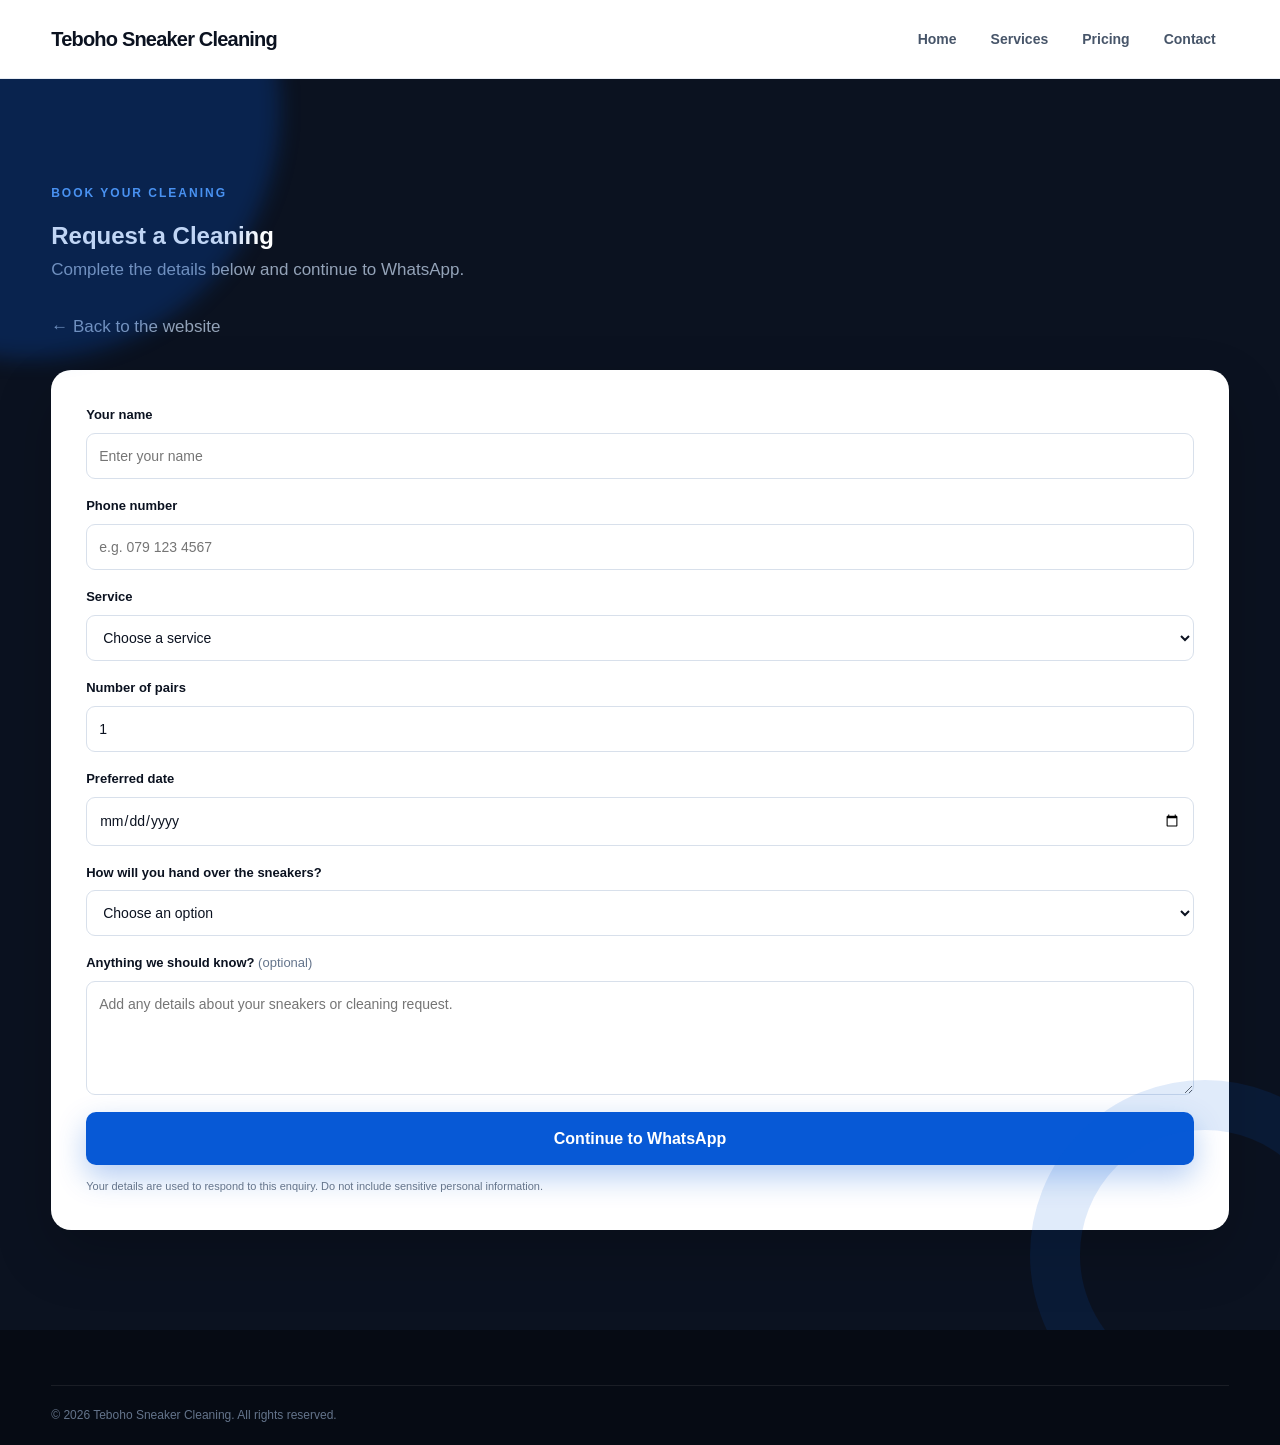
==== request-cleaning.html @ f1cb77ed "Add standalone sneaker cleaning request page" ====
<!DOCTYPE html>
<html lang="en">
<head>
    <meta charset="UTF-8">
    <meta name="viewport" content="width=device-width, initial-scale=1.0">
    <meta name="description" content="Request a sneaker cleaning from Teboho Sneaker Cleaning in Marshalltown, Johannesburg.">
    <title>Request a Cleaning | Teboho Sneaker Cleaning</title>
    <link rel="stylesheet" href="style.css">
</head>
<body class="request-page">
    <header class="header">
        <div class="container nav-container">
            <a href="index.html" class="logo">Teboho Sneaker Cleaning</a>
            <nav class="nav" aria-label="Main navigation">
                <a href="index.html">Home</a>
                <a href="index.html#services">Services</a>
                <a href="index.html#pricing">Pricing</a>
                <a href="contact.html">Contact</a>
            </nav>
        </div>
    </header>

    <main>
        <section class="booking-section request-section">
            <div class="container request-container">
                <div class="request-heading">
                    <p class="section-label">BOOK YOUR CLEANING</p>
                    <h1>Request a Cleaning</h1>
                    <p>Complete the details below and continue to WhatsApp.</p>
                    <p class="request-back"><a href="index.html">← Back to the website</a></p>
                </div>

                <form id="booking-form" class="booking-form">
                    <div class="form-field">
                        <label for="customer-name">Your name</label>
                        <input id="customer-name" name="name" type="text" autocomplete="name" required maxlength="80" placeholder="Enter your name">
                    </div>

                    <div class="form-field">
                        <label for="customer-phone">Phone number</label>
                        <input id="customer-phone" name="phone" type="tel" autocomplete="tel" required maxlength="25" placeholder="e.g. 079 123 4567">
                    </div>

                    <div class="form-field">
                        <label for="service-type">Service</label>
                        <select id="service-type" name="service" required>
                            <option value="">Choose a service</option>
                            <option value="Standard sneaker cleaning">Standard sneaker cleaning</option>
                            <option value="Deep cleaning">Deep cleaning</option>
                            <option value="Collection and delivery enquiry">Collection and delivery enquiry</option>
                        </select>
                    </div>

                    <div class="form-field">
                        <label for="pair-count">Number of pairs</label>
                        <input id="pair-count" name="pairs" type="number" min="1" max="20" step="1" required value="1">
                    </div>

                    <div class="form-field">
                        <label for="preferred-date">Preferred date</label>
                        <input id="preferred-date" name="date" type="date">
                    </div>

                    <div class="form-field">
                        <label for="handover">How will you hand over the sneakers?</label>
                        <select id="handover" name="handover" required>
                            <option value="">Choose an option</option>
                            <option value="I can drop them off">I can drop them off</option>
                            <option value="Please discuss collection with me">Please discuss collection with me</option>
                        </select>
                    </div>

                    <div class="form-field">
                        <label for="booking-notes">Anything we should know? <span>(optional)</span></label>
                        <textarea id="booking-notes" name="notes" rows="4" maxlength="500" placeholder="Add any details about your sneakers or cleaning request."></textarea>
                    </div>

                    <button class="button whatsapp-button booking-submit" type="submit">Continue to WhatsApp</button>
                    <p class="form-privacy">Your details are used to respond to this enquiry. Do not include sensitive personal information.</p>
                </form>
            </div>
        </section>
    </main>

    <footer class="footer request-footer">
        <div class="container copyright">
            <p>© 2026 Teboho Sneaker Cleaning. All rights reserved.</p>
        </div>
    </footer>

    <script>
        const bookingForm = document.getElementById("booking-form");
        const preferredDate = document.getElementById("preferred-date");

        // Prevent selecting a date in the past.
        const today = new Date();
        const localToday = new Date(today.getTime() - today.getTimezoneOffset() * 60000)
            .toISOString()
            .split("T")[0];
        preferredDate.min = localToday;

        bookingForm.addEventListener("submit", function (event) {
            event.preventDefault();
            if (!bookingForm.reportValidity()) return;

            const formData = new FormData(bookingForm);
            const details = [
                "Hi Teboho Sneaker Cleaning, I would like to request a sneaker cleaning.",
                "",
                "Name: " + formData.get("name"),
                "Phone: " + formData.get("phone"),
                "Service: " + formData.get("service"),
                "Number of pairs: " + formData.get("pairs"),
                "Preferred date: " + (formData.get("date") || "Not specified"),
                "Handover: " + formData.get("handover"),
                "Additional details: " + (formData.get("notes") || "None"),
                "",
                "Please confirm the price and availability. Thank you."
            ];

            const whatsappUrl = "https://wa.me/27797480666?text=" +
                encodeURIComponent(details.join(String.fromCharCode(10)));
            window.location.href = whatsappUrl;
        });
    </script>
</body>
</html>
---- style.css ----
/* =========================================================
   TEBOHO TEKKIE WASH
   MODERN SNEAKER / STREETWEAR DESIGN
   WHITE + BLUE
   ========================================================= */


/* =========================================================
   1. RESET
   ========================================================= */

* {
    margin: 0;
    padding: 0;
    box-sizing: border-box;
}

html {
    scroll-behavior: smooth;
}

body {
    font-family: Arial, Helvetica, sans-serif;
    background: #ffffff;
    color: #111827;
    line-height: 1.6;
    overflow-x: hidden;
}

a {
    text-decoration: none;
    color: inherit;
}

img {
    width: 100%;
    display: block;
}

button,
a {
    -webkit-tap-highlight-color: transparent;
}


/* =========================================================
   2. COLOURS
   ========================================================= */

:root {
    --blue: #0759d6;
    --blue-dark: #043b91;
    --blue-light: #eaf3ff;
    --blue-soft: #f4f8ff;

    --dark: #0b1220;
    --text: #172033;
    --muted: #64748b;

    --white: #ffffff;
    --light: #f7f9fc;
    --border: #e5eaf2;

    --shadow: 0 15px 40px rgba(7, 89, 214, 0.10);
    --shadow-dark: 0 20px 50px rgba(15, 23, 42, 0.15);
}


/* =========================================================
   3. GLOBAL CONTAINER
   ========================================================= */

.container {
    width: min(92%, 1180px);
    margin: 0 auto;
}

.section {
    padding: 100px 0;
}

.section-heading {
    max-width: 680px;
    margin-bottom: 55px;
}

.section-label {
    display: inline-block;
    color: var(--blue);
    font-size: 12px;
    font-weight: 800;
    letter-spacing: 2px;
    text-transform: uppercase;
    margin-bottom: 14px;
}

.section-heading h2 {
    color: var(--dark);
    font-size: clamp(34px, 5vw, 52px);
    line-height: 1.05;
    letter-spacing: -2px;
    margin-bottom: 18px;
}

.section-heading p:not(.section-label) {
    color: var(--muted);
    font-size: 17px;
    max-width: 600px;
}


/* =========================================================
   4. HEADER
   ========================================================= */

.header {
    position: sticky;
    top: 0;
    z-index: 9999;

    background: rgba(255, 255, 255, 0.92);
    backdrop-filter: blur(15px);
    -webkit-backdrop-filter: blur(15px);

    border-bottom: 1px solid rgba(226, 232, 240, 0.8);
}

.nav-container {
    min-height: 78px;

    display: flex;
    align-items: center;
    justify-content: space-between;

    gap: 30px;
}


/* LOGO */

.logo {
    display: flex;
    flex-direction: column;

    font-size: 20px;
    line-height: 1;

    font-weight: 900;
    letter-spacing: -0.8px;

    color: var(--dark);
}

.logo span {
    color: var(--blue);
    font-size: 11px;
    letter-spacing: 2px;
    margin-top: 5px;
}


/* NAV */

.nav {
    display: flex;
    align-items: center;
    gap: 8px;
}

.nav a {
    position: relative;

    padding: 10px 13px;

    color: #475569;

    font-size: 14px;
    font-weight: 700;

    border-radius: 8px;

    transition: all 0.25s ease;
}

.nav a:hover {
    color: var(--blue);
    background: var(--blue-soft);
}

.nav-button {
    background: var(--blue) !important;
    color: #ffffff !important;

    padding: 12px 20px !important;

    border-radius: 10px !important;

    box-shadow: 0 8px 20px rgba(7, 89, 214, 0.25);
}

.nav-button:hover {
    background: var(--blue-dark) !important;
    transform: translateY(-2px);
}


/* =========================================================
   5. BUTTONS
   ========================================================= */

.button {
    display: inline-flex;
    align-items: center;
    justify-content: center;

    min-height: 50px;

    padding: 14px 25px;

    border-radius: 10px;

    font-size: 14px;
    font-weight: 800;

    transition:
        transform 0.25s ease,
        box-shadow 0.25s ease,
        background 0.25s ease;
}

.button:hover {
    transform: translateY(-3px);
}

.primary-button {
    color: #ffffff;

    background: linear-gradient(
        135deg,
        #0759d6,
        #1677ff
    );

    box-shadow:
        0 12px 25px rgba(7, 89, 214, 0.25);
}

.primary-button:hover {
    box-shadow:
        0 16px 30px rgba(7, 89, 214, 0.35);
}

.secondary-button {
    color: var(--blue);

    background: #ffffff;

    border: 1px solid #cfe0fa;
}

.secondary-button:hover {
    background: var(--blue-soft);
}


/* =========================================================
   6. HERO
   ========================================================= */

.hero {
    position: relative;

    min-height: 680px;

    display: flex;
    align-items: center;

    overflow: hidden;

    background:
        radial-gradient(
            circle at 85% 20%,
            rgba(7, 89, 214, 0.16),
            transparent 30%
        ),

        radial-gradient(
            circle at 10% 90%,
            rgba(37, 99, 235, 0.08),
            transparent 30%
        ),

        #ffffff;
}


/* Decorative blue shape */

.hero::after {
    content: "";

    position: absolute;

    width: 520px;
    height: 520px;

    right: -180px;
    top: 80px;

    border-radius: 50%;

    background: linear-gradient(
        135deg,
        rgba(7, 89, 214, 0.10),
        rgba(37, 99, 235, 0.02)
    );

    pointer-events: none;
}


/* Decorative dots */

.hero::before {
    content: "";

    position: absolute;

    width: 180px;
    height: 180px;

    right: 8%;
    bottom: 50px;

    background-image: radial-gradient(
        #0759d6 1.5px,
        transparent 1.5px
    );

    background-size: 14px 14px;

    opacity: 0.18;

    pointer-events: none;
}


.hero-content {
    position: relative;
    z-index: 2;

    max-width: 850px;
}


/* Hero label */

.hero-label {
    display: inline-flex;
    align-items: center;
    gap: 8px;

    color: var(--blue);

    background: var(--blue-light);

    border: 1px solid #d6e7ff;

    padding: 8px 13px;

    border-radius: 100px;

    font-size: 11px;
    font-weight: 900;
    letter-spacing: 1.5px;

    margin-bottom: 22px;
}

.hero-label::before {
    content: "";

    width: 7px;
    height: 7px;

    border-radius: 50%;

    background: #22c55e;

    box-shadow: 0 0 0 4px rgba(34, 197, 94, 0.12);
}


/* Hero heading */

.hero h1 {
    max-width: 850px;

    color: var(--dark);

    font-size: clamp(52px, 8vw, 88px);

    line-height: 0.98;

    letter-spacing: -5px;

    margin-bottom: 28px;

    font-weight: 900;
}

.hero h1 span {
    color: var(--blue);
}


/* Hero text */

.hero-text {
    max-width: 570px;

    color: #64748b;

    font-size: 19px;

    margin-bottom: 7px;
}

.price-text {
    color: var(--dark);

    font-size: 18px;

    margin-bottom: 30px;
}

.price-text strong {
    color: var(--blue);

    font-size: 28px;

    font-weight: 900;
}


/* Hero buttons */

.hero-buttons {
    display: flex;
    align-items: center;
    gap: 12px;

    flex-wrap: wrap;
}


/* =========================================================
   7. WHY US
   ========================================================= */

.why-us {
    position: relative;

    padding: 80px 0;

    background: var(--dark);

    color: #ffffff;

    overflow: hidden;
}

.why-us::after {
    content: "";

    position: absolute;

    width: 400px;
    height: 400px;

    right: -150px;
    top: -150px;

    border-radius: 50%;

    background: rgba(7, 89, 214, 0.35);

    filter: blur(20px);
}

.why-us .section-heading {
    position: relative;
    z-index: 2;
}

.why-us .section-heading h2 {
    color: #ffffff;
}

.why-us .section-label {
    color: #60a5fa;
}

.benefits {
    position: relative;
    z-index: 2;

    display: grid;
    grid-template-columns: repeat(3, 1fr);

    gap: 18px;
}

.benefit {
    padding: 32px;

    border: 1px solid rgba(255, 255, 255, 0.10);

    border-radius: 18px;

    background: rgba(255, 255, 255, 0.05);

    backdrop-filter: blur(10px);

    transition: 0.3s ease;
}

.benefit:hover {
    transform: translateY(-6px);

    background: rgba(255, 255, 255, 0.08);

    border-color: rgba(96, 165, 250, 0.5);
}

.benefit-number {
    color: #60a5fa;

    font-size: 12px;

    font-weight: 900;

    margin-bottom: 25px;
}

.benefit h3 {
    color: #ffffff;

    font-size: 21px;

    margin-bottom: 10px;
}

.benefit p {
    color: #94a3b8;

    font-size: 14px;
}


/* =========================================================
   8. SERVICES
   ========================================================= */

#services {
    background: #ffffff;
}

.services-grid {
    display: grid;

    grid-template-columns: repeat(3, 1fr);

    gap: 20px;
}

.service-card {
    position: relative;

    padding: 35px;

    min-height: 300px;

    background: #ffffff;

    border: 1px solid var(--border);

    border-radius: 20px;

    box-shadow: 0 5px 20px rgba(15, 23, 42, 0.04);

    overflow: hidden;

    transition:
        transform 0.3s ease,
        box-shadow 0.3s ease,
        border-color 0.3s ease;
}

.service-card::after {
    content: "";

    position: absolute;

    width: 120px;
    height: 120px;

    right: -50px;
    bottom: -50px;

    border-radius: 50%;

    background: var(--blue-light);

    transition: 0.3s ease;
}

.service-card:hover {
    transform: translateY(-8px);

    border-color: #b8d4ff;

    box-shadow: var(--shadow);
}

.service-card:hover::after {
    transform: scale(1.4);
}

.service-number {
    position: relative;
    z-index: 2;

    display: inline-flex;

    width: 38px;
    height: 38px;

    align-items: center;
    justify-content: center;

    border-radius: 10px;

    color: var(--blue);

    background: var(--blue-light);

    font-size: 12px;
    font-weight: 900;

    margin-bottom: 45px;
}

.service-card h3,
.service-card p,
.service-card a {
    position: relative;
    z-index: 2;
}

.service-card h3 {
    color: var(--dark);

    font-size: 23px;

    margin-bottom: 12px;
}

.service-card p {
    color: var(--muted);

    font-size: 15px;

    max-width: 280px;

    margin-bottom: 25px;
}

.service-card a {
    color: var(--blue);

    font-size: 14px;

    font-weight: 900;
}


/* =========================================================
   9. PRICING
   ========================================================= */

.pricing-section {
    position: relative;

    padding: 100px 0;

    color: #ffffff;

    background:
        radial-gradient(
            circle at 80% 30%,
            rgba(255, 255, 255, 0.15),
            transparent 25%
        ),

        linear-gradient(
            135deg,
            #043b91,
            #0759d6 55%,
            #1677ff
        );

    overflow: hidden;
}

.pricing-section::before {
    content: "";

    position: absolute;

    width: 300px;
    height: 300px;

    left: -120px;
    bottom: -150px;

    border: 50px solid rgba(255, 255, 255, 0.06);

    border-radius: 50%;
}

.pricing-container {
    position: relative;
    z-index: 2;

    display: grid;

    grid-template-columns: 1fr 400px;

    gap: 80px;

    align-items: center;
}

.pricing-text h2 {
    color: #ffffff;

    font-size: clamp(42px, 6vw, 62px);

    line-height: 1;

    letter-spacing: -2px;

    margin-bottom: 20px;
}

.pricing-section .section-label {
    color: #bfdbfe;
}

.pricing-text > p:not(.section-label) {
    max-width: 520px;

    color: #dbeafe;

    font-size: 16px;

    margin-bottom: 30px;
}

.pricing-section .primary-button {
    color: var(--blue);

    background: #ffffff;

    box-shadow: 0 12px 30px rgba(0, 0, 0, 0.12);
}

.pricing-section .primary-button:hover {
    background: #f0f7ff;
}


/* Price card */

.price-card {
    position: relative;

    padding: 45px;

    border-radius: 24px;

    color: var(--dark);

    background: #ffffff;

    box-shadow: 0 25px 60px rgba(0, 0, 0, 0.20);

    overflow: hidden;
}

.price-card::before {
    content: "POPULAR";

    position: absolute;

    top: 20px;
    right: -35px;

    padding: 7px 40px;

    background: var(--dark);

    color: #ffffff;

    font-size: 9px;

    font-weight: 900;

    letter-spacing: 1px;

    transform: rotate(45deg);
}

.price-card > p:first-child {
    color: var(--muted);

    font-size: 12px;

    font-weight: 900;

    letter-spacing: 1.5px;
}

.price {
    color: var(--blue);

    font-size: 76px;

    font-weight: 900;

    line-height: 1;

    letter-spacing: -4px;

    margin: 20px 0 10px;
}

.price span {
    font-size: 32px;
}

.price-card p {
    color: var(--muted);
}

.price-line {
    height: 1px;

    background: var(--border);

    margin: 25px 0;
}

.price-card .small-text {
    font-size: 13px;
}


/* =========================================================
   10. HOW IT WORKS
   ========================================================= */

.steps {
    display: grid;

    grid-template-columns: repeat(3, 1fr);

    gap: 20px;
}

.step {
    position: relative;

    padding: 35px;

    background: var(--blue-soft);

    border: 1px solid #dbeafe;

    border-radius: 18px;

    transition: 0.3s ease;
}

.step:hover {
    transform: translateY(-5px);

    box-shadow: var(--shadow);
}

.step-number {
    width: 52px;
    height: 52px;

    display: flex;
    align-items: center;
    justify-content: center;

    border-radius: 15px;

    color: #ffffff;

    background: var(--blue);

    font-size: 18px;

    font-weight: 900;

    margin-bottom: 25px;

    box-shadow: 0 10px 20px rgba(7, 89, 214, 0.25);
}

.step h3 {
    font-size: 22px;

    margin-bottom: 10px;
}

.step p {
    color: var(--muted);

    font-size: 14px;

    max-width: 280px;
}

.turnaround-note {
    margin-top: 35px;

    padding: 17px 20px;

    border-radius: 10px;

    background: #fff7ed;

    color: #9a3412;

    border: 1px solid #fed7aa;

    font-size: 13px;
}


/* =========================================================
   11. GALLERY
   ========================================================= */

.gallery-section {
    position: relative;

    padding: 100px 0;

    background: var(--light);

    overflow: hidden;
}

.gallery-grid {
    display: grid;

    grid-template-columns: repeat(2, 1fr);

    gap: 20px;
}

.gallery-item {
    position: relative;

    min-height: 320px;

    overflow: hidden;

    border-radius: 20px;

    background:
        linear-gradient(
            135deg,
            #dbeafe,
            #eff6ff
        );

    box-shadow: 0 10px 30px rgba(15, 23, 42, 0.08);

    transition: 0.3s ease;
}

.gallery-item:hover {
    transform: translateY(-5px);

    box-shadow: var(--shadow);
}

.gallery-placeholder {
    height: 320px;

    display: flex;
    align-items: center;
    justify-content: center;

    color: var(--blue);

    font-size: 15px;

    font-weight: 900;

    letter-spacing: 3px;

    background:
        linear-gradient(
            135deg,
            rgba(7, 89, 214, 0.05),
            rgba(255, 255, 255, 0.8)
        );
}

.gallery-placeholder::before {
    content: "👟";

    position: absolute;

    font-size: 80px;

    opacity: 0.10;
}

.gallery-note {
    text-align: center;

    color: var(--muted);

    font-size: 13px;

    margin-top: 20px;
}


/* =========================================================
   12. BOOKING
   ========================================================= */

.booking-section {
    position: relative;

    padding: 100px 0;

    color: #ffffff;

    background: var(--dark);

    overflow: hidden;
}

.booking-section::before {
    content: "";

    position: absolute;

    width: 500px;
    height: 500px;

    left: -220px;
    top: -220px;

    border-radius: 50%;

    background: rgba(7, 89, 214, 0.25);

    filter: blur(10px);
}

.booking-section::after {
    content: "";

    position: absolute;

    width: 250px;
    height: 250px;

    right: -100px;
    bottom: -100px;

    border-radius: 50%;

    border: 50px solid rgba(7, 89, 214, 0.12);
}

.booking-container {
    position: relative;
    z-index: 2;

    display: flex;

    justify-content: center;

    text-align: center;
}

.booking-content {
    max-width: 750px;
}

.booking-section .section-label {
    color: #60a5fa;
}

.booking-section h2 {
    color: #ffffff;

    font-size: clamp(42px, 6vw, 62px);

    line-height: 1;

    letter-spacing: -2px;

    margin-bottom: 20px;
}

.booking-section p:not(.section-label) {
    color: #94a3b8;

    font-size: 17px;

    margin-bottom: 30px;
}

.booking-buttons {
    display: flex;

    justify-content: center;

    gap: 12px;

    flex-wrap: wrap;
}

.whatsapp-button {
    color: #ffffff;

    background: var(--blue);

    box-shadow: 0 12px 30px rgba(7, 89, 214, 0.3);
}

.whatsapp-button:hover {
    background: #1677ff;
}

.call-button {
    color: var(--dark);

    background: #ffffff;
}

.call-button:hover {
    background: #e2e8f0;
}


/* =========================================================
   13. CONTACT
   ========================================================= */

.contact-section {
    padding: 100px 0;

    background: #ffffff;
}

.contact-grid {
    display: grid;

    grid-template-columns: repeat(3, 1fr);

    gap: 20px;
}

.contact-item {
    padding: 30px;

    border: 1px solid var(--border);

    border-radius: 16px;

    background: #ffffff;

    box-shadow: 0 5px 20px rgba(15, 23, 42, 0.03);

    transition: 0.3s ease;
}

.contact-item:hover {
    transform: translateY(-5px);

    border-color: #c7dcfb;

    box-shadow: var(--shadow);
}

.contact-item span {
    display: inline-block;

    color: var(--blue);

    font-size: 11px;

    font-weight: 900;

    letter-spacing: 1.5px;

    margin-bottom: 12px;
}

.contact-item h3 {
    font-size: 20px;

    margin-bottom: 5px;
}

.contact-item p {
    color: var(--muted);

    font-size: 14px;
}


/* =========================================================
   14. FOOTER
   ========================================================= */

.footer {
    color: #ffffff;

    background: #060b14;

    padding: 55px 0 20px;
}

.footer-content {
    display: flex;

    align-items: flex-start;

    justify-content: space-between;

    gap: 40px;

    padding-bottom: 40px;
}

.footer h3 {
    color: #ffffff;

    font-size: 18px;

    margin-bottom: 8px;
}

.footer p {
    color: #64748b;

    font-size: 13px;
}

.footer-links {
    display: flex;

    gap: 22px;

    flex-wrap: wrap;
}

.footer-links a {
    color: #94a3b8;

    font-size: 13px;

    transition: 0.2s ease;
}

.footer-links a:hover {
    color: #60a5fa;
}

.copyright {
    padding-top: 20px;

    border-top: 1px solid rgba(255, 255, 255, 0.08);
}

.copyright p {
    color: #64748b;

    font-size: 12px;
}


/* =========================================================
   15. ANIMATIONS
   ========================================================= */

@keyframes fadeUp {
    from {
        opacity: 0;
        transform: translateY(20px);
    }

    to {
        opacity: 1;
        transform: translateY(0);
    }
}

.hero-content {
    animation: fadeUp 0.8s ease forwards;
}

.service-card,
.benefit,
.step,
.contact-item {
    animation: fadeUp 0.7s ease both;
}


/* =========================================================
   16. TABLET
   ========================================================= */

@media (max-width: 950px) {

    .nav {
        gap: 2px;
    }

    .nav a {
        padding: 9px 8px;
    }

    .benefits,
    .services-grid,
    .steps,
    .contact-grid {
        grid-template-columns: 1fr 1fr;
    }

    .pricing-container {
        grid-template-columns: 1fr;

        gap: 45px;
    }

    .price-card {
        max-width: 500px;
    }
}


/* =========================================================
   17. MOBILE
   ========================================================= */

@media (max-width: 700px) {

    .container {
        width: 92%;
    }

    .section {
        padding: 70px 0;
    }


    /* HEADER */

    .header {
        position: relative;
    }

    .nav-container {
        min-height: auto;

        padding: 18px 0;

        flex-direction: column;

        align-items: stretch;

        gap: 18px;
    }

    .logo {
        align-items: center;

        text-align: center;
    }

    .nav {
        width: 100%;

        display: grid;

        grid-template-columns: repeat(2, 1fr);

        gap: 7px;
    }

    .nav a {
        text-align: center;

        border: 1px solid var(--border);

        background: #ffffff;

        padding: 10px 5px;

        font-size: 12px;
    }

    .nav-button {
        grid-column: span 2;

        border: none !important;
    }


    /* HERO */

    .hero {
        min-height: auto;

        padding: 75px 0 90px;
    }

    .hero h1 {
        font-size: clamp(48px, 14vw, 70px);

        letter-spacing: -3px;
    }

    .hero-text {
        font-size: 17px;
    }

    .hero-buttons {
        flex-direction: column;

        align-items: stretch;

        max-width: 350px;
    }

    .hero-buttons .button {
        width: 100%;
    }


    /* SECTIONS */

    .section-heading {
        margin-bottom: 38px;
    }

    .section-heading h2 {
        font-size: 38px;

        letter-spacing: -1.5px;
    }


    /* BENEFITS */

    .benefits {
        grid-template-columns: 1fr;
    }

    .benefit {
        padding: 25px;
    }


    /* SERVICES */

    .services-grid {
        grid-template-columns: 1fr;
    }

    .service-card {
        min-height: 270px;
    }


    /* PRICING */

    .pricing-section {
        padding: 75px 0;
    }

    .pricing-text h2 {
        font-size: 45px;
    }

    .price-card {
        padding: 35px 28px;
    }

    .price {
        font-size: 65px;
    }


    /* STEPS */

    .steps {
        grid-template-columns: 1fr;
    }


    /* GALLERY */

    .gallery-grid {
        grid-template-columns: 1fr;
    }

    .gallery-item,
    .gallery-placeholder {
        min-height: 250px;

        height: 250px;
    }


    /* BOOKING */

    .booking-section {
        padding: 75px 0;
    }

    .booking-section h2 {
        font-size: 45px;
    }

    .booking-buttons {
        flex-direction: column;

        align-items: stretch;

        max-width: 350px;

        margin: 0 auto;
    }

    .booking-buttons .button {
        width: 100%;
    }


    /* CONTACT */

    .contact-grid {
        grid-template-columns: 1fr;
    }


    /* FOOTER */

    .footer-content {
        flex-direction: column;
    }

    .footer-links {
        gap: 12px 20px;
    }
}


/* =========================================================
   18. SMALL PHONES
   ========================================================= */

@media (max-width: 390px) {

    .hero h1 {
        font-size: 45px;

        letter-spacing: -2px;
    }

    .hero-label {
        font-size: 9px;

        letter-spacing: 1px;
    }

    .section-heading h2 {
        font-size: 33px;
    }

    .pricing-text h2,
    .booking-section h2 {
        font-size: 38px;
    }

    .price {
        font-size: 58px;
    }
}


/* TSC contact QR */
.contact-qr{margin:36px auto 0;text-align:center}
.contact-qr img{display:block;width:min(220px,70vw);height:auto;margin:0 auto 14px;background:#fff;padding:12px;border-radius:12px}
.contact-qr p{margin:0}


/* =========================================================
   19. BOOKING FORM UPGRADE
   ========================================================= */

#booking {
    scroll-margin-top: 24px;
}

.booking-container {
    display: grid;
    grid-template-columns: minmax(0, 0.9fr) minmax(0, 1.1fr);
    align-items: center;
    gap: 55px;
    text-align: left;
}

.booking-content h2 {
    margin-bottom: 22px;
}

.booking-trust {
    margin-top: 28px;
    padding-left: 18px;
    border-left: 3px solid #60a5fa;
}

.booking-trust p {
    margin: 0 0 8px !important;
    font-size: 14px !important;
}

.booking-trust strong {
    color: #ffffff;
}

.booking-section .booking-disclaimer {
    margin-top: 18px !important;
    font-size: 12px !important;
    line-height: 1.6;
}

.booking-form {
    padding: 34px;
    border: 1px solid rgba(255, 255, 255, 0.12);
    border-radius: 20px;
    background: #ffffff;
    color: var(--dark);
    box-shadow: 0 24px 60px rgba(0, 0, 0, 0.2);
}

.booking-form h3 {
    margin-bottom: 5px;
    font-size: 25px;
}

.booking-form .form-intro {
    margin-bottom: 24px !important;
    color: var(--muted) !important;
    font-size: 14px !important;
}

.form-row {
    display: grid;
    grid-template-columns: 1fr 1fr;
    gap: 16px;
}

.form-field {
    display: flex;
    flex-direction: column;
    gap: 7px;
    margin-bottom: 17px;
}

.form-field label {
    color: var(--dark);
    font-size: 13px;
    font-weight: 700;
}

.form-field label span {
    color: var(--muted);
    font-weight: 400;
}

.form-field input,
.form-field select,
.form-field textarea {
    width: 100%;
    min-height: 46px;
    padding: 11px 12px;
    border: 1px solid #d8e0eb;
    border-radius: 9px;
    background: #ffffff;
    color: var(--dark);
    font: inherit;
    font-size: 14px;
}

.form-field textarea {
    min-height: 100px;
    resize: vertical;
}

.form-field input:focus,
.form-field select:focus,
.form-field textarea:focus {
    outline: 3px solid rgba(7, 89, 214, 0.15);
    border-color: var(--blue);
}

.booking-submit {
    width: 100%;
    border: 0;
    cursor: pointer;
    font: inherit;
    font-weight: 800;
}

.booking-form .form-privacy {
    margin: 13px 0 0 !important;
    color: var(--muted) !important;
    font-size: 11px !important;
    line-height: 1.5;
}

@media (max-width: 850px) {
    .booking-container {
        grid-template-columns: 1fr;
        gap: 35px;
    }
}

@media (max-width: 520px) {
    .booking-form {
        padding: 24px 18px;
    }

    .form-row {
        grid-template-columns: 1fr;
        gap: 0;
    }
}

@media (prefers-reduced-motion: reduce) {
    html {
        scroll-behavior: auto;
    }

    *,
    *::before,
    *::after {
        animation-duration: 0.01ms !important;
        animation-iteration-count: 1 !important;
        transition-duration: 0.01ms !important;
    }
}
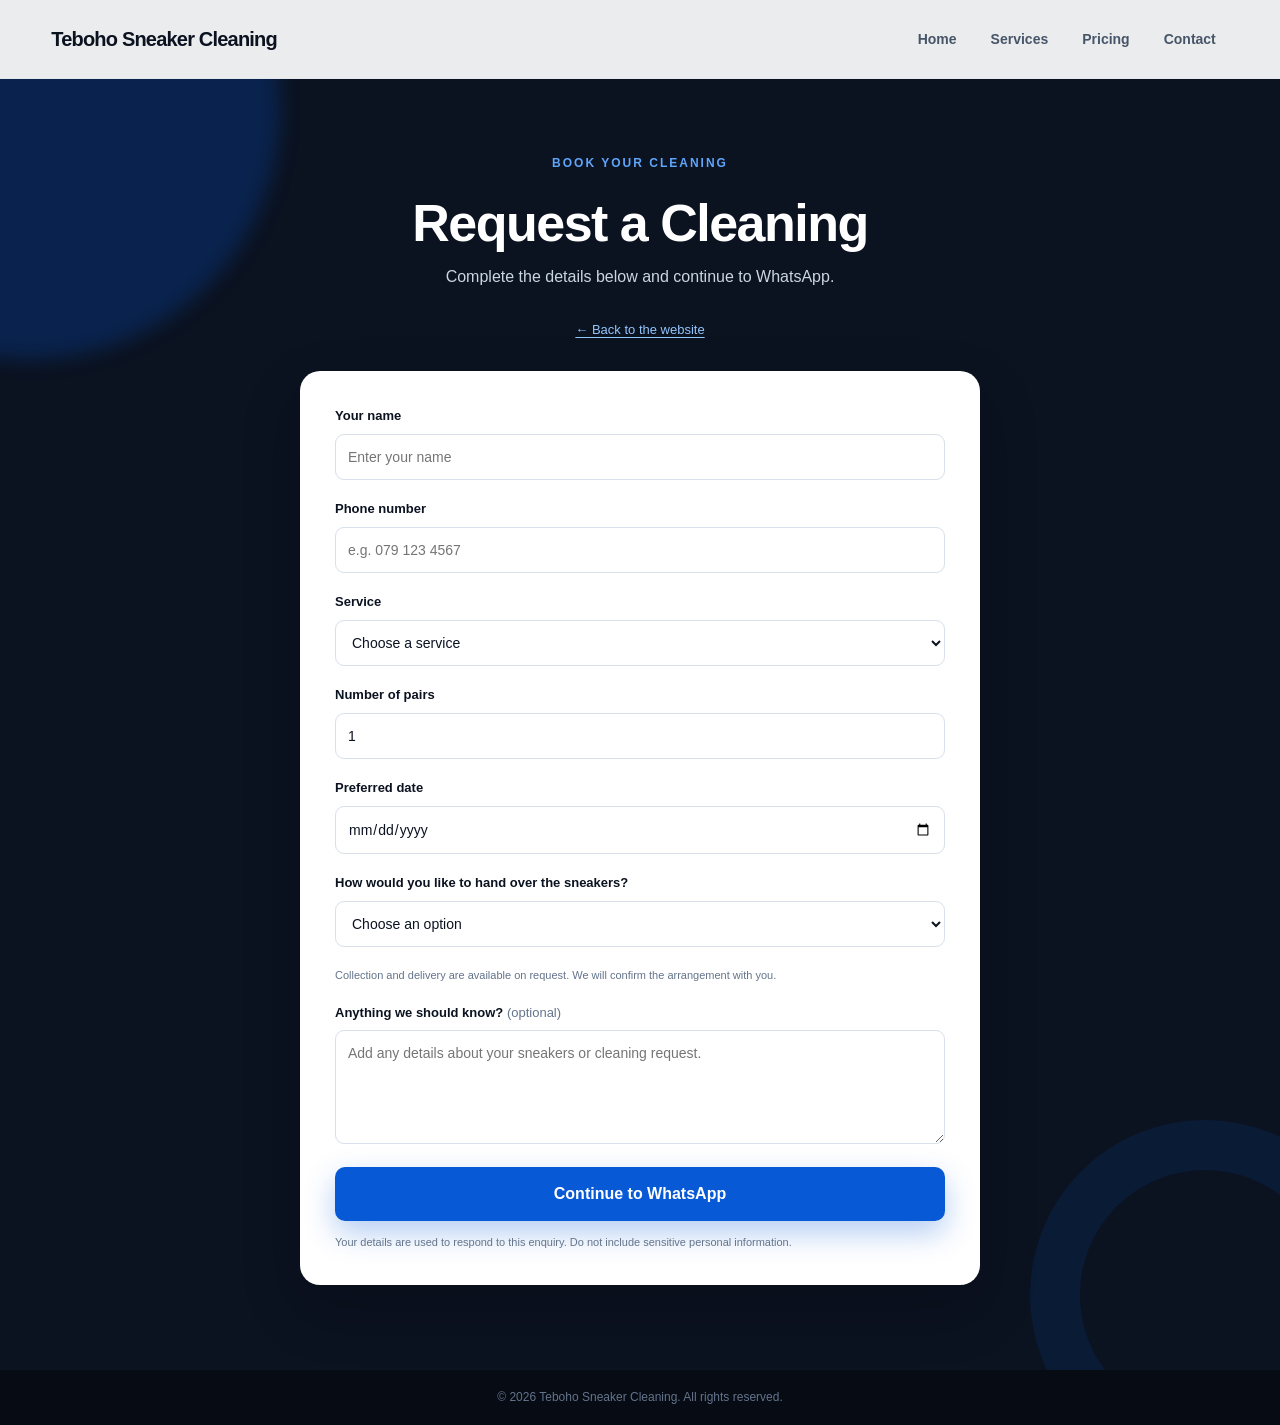
==== commit e1cd4f18: "Update booking handover options" ====
--- a/request-cleaning.html
+++ b/request-cleaning.html
@@ -62,12 +62,13 @@
                     </div>
 
                     <div class="form-field">
-                        <label for="handover">How will you hand over the sneakers?</label>
+                        <label for="handover">How would you like to hand over the sneakers?</label>
                         <select id="handover" name="handover" required>
                             <option value="">Choose an option</option>
-                            <option value="I can drop them off">I can drop them off</option>
-                            <option value="Please discuss collection with me">Please discuss collection with me</option>
+                            <option value="I will drop off and collect my sneakers">I will drop off and collect my sneakers</option>
+                            <option value="I would like to request collection and/or delivery">I would like to request collection and/or delivery</option>
                         </select>
+                        <p class="form-privacy">Collection and delivery are available on request. We will confirm the arrangement with you.</p>
                     </div>
 
                     <div class="form-field">
--- a/style.css
+++ b/style.css
@@ -1781,3 +1781,141 @@
         transition-duration: 0.01ms !important;
     }
 }
+
+
+/* =========================================================
+   20. STANDALONE CLEANING REQUEST PAGE
+   ========================================================= */
+.request-page {
+    min-height: 100vh;
+    background: var(--dark);
+}
+.request-page .header {
+    position: relative;
+}
+.request-page .request-section {
+    min-height: calc(100vh - 150px);
+    padding: 70px 0 85px;
+}
+.request-container {
+    width: min(100% - 40px, 680px);
+    margin: 0 auto;
+}
+.request-heading {
+    color: #ffffff;
+    text-align: center;
+    margin-bottom: 30px;
+}
+.request-heading .section-label {
+    color: #60a5fa;
+    font-size: 12px;
+    font-weight: 800;
+    letter-spacing: 2px;
+}
+.request-heading h1 {
+    color: #ffffff;
+    font-size: clamp(36px, 6vw, 52px);
+    line-height: 1.1;
+    letter-spacing: -1.5px;
+    margin: 8px 0 12px;
+}
+.request-heading > p:not(.section-label) {
+    color: #cbd5e1;
+    font-size: 16px;
+}
+.request-heading .request-back {
+    margin-top: 14px;
+    font-size: 13px !important;
+}
+.request-back a {
+    color: #93c5fd;
+    text-decoration: underline;
+    text-underline-offset: 3px;
+}
+.request-page .booking-form {
+    max-width: 680px;
+    margin: 0 auto;
+}
+.request-page .form-field {
+    margin-bottom: 19px;
+}
+.request-page .booking-submit {
+    margin-top: 4px;
+}
+.request-footer {
+    padding: 18px 0;
+}
+.request-footer .copyright {
+    padding-top: 0;
+    border-top: 0;
+    text-align: center;
+}
+@media (max-width: 520px) {
+    .request-page .request-section {
+        padding: 48px 0 60px;
+    }
+    .request-container {
+        width: min(100% - 28px, 680px);
+    }
+}
+
+
+/* =========================================================
+   REAL SNEAKER PHOTO GALLERY
+   ========================================================= */
+.gallery-group {
+    margin-top: 48px;
+}
+.gallery-group:first-of-type {
+    margin-top: 0;
+}
+.gallery-group-heading {
+    margin-bottom: 18px;
+}
+.gallery-group-heading h3 {
+    color: var(--dark);
+    font-size: 24px;
+    margin-bottom: 4px;
+}
+.gallery-group-heading p {
+    color: var(--muted);
+    font-size: 14px;
+}
+.gallery-grid {
+    grid-template-columns: repeat(3, minmax(0, 1fr));
+    align-items: stretch;
+}
+.gallery-item {
+    min-height: 0;
+    margin: 0;
+    background: #ffffff;
+}
+.gallery-item img {
+    width: 100%;
+    height: 300px;
+    object-fit: cover;
+    display: block;
+}
+.gallery-item figcaption {
+    padding: 12px 15px;
+    color: var(--text);
+    font-size: 13px;
+    font-weight: 700;
+    background: #ffffff;
+}
+@media (max-width: 950px) {
+    .gallery-grid {
+        grid-template-columns: repeat(2, minmax(0, 1fr));
+    }
+}
+@media (max-width: 700px) {
+    .gallery-group {
+        margin-top: 38px;
+    }
+    .gallery-grid {
+        grid-template-columns: 1fr;
+    }
+    .gallery-item img {
+        height: 260px;
+    }
+}
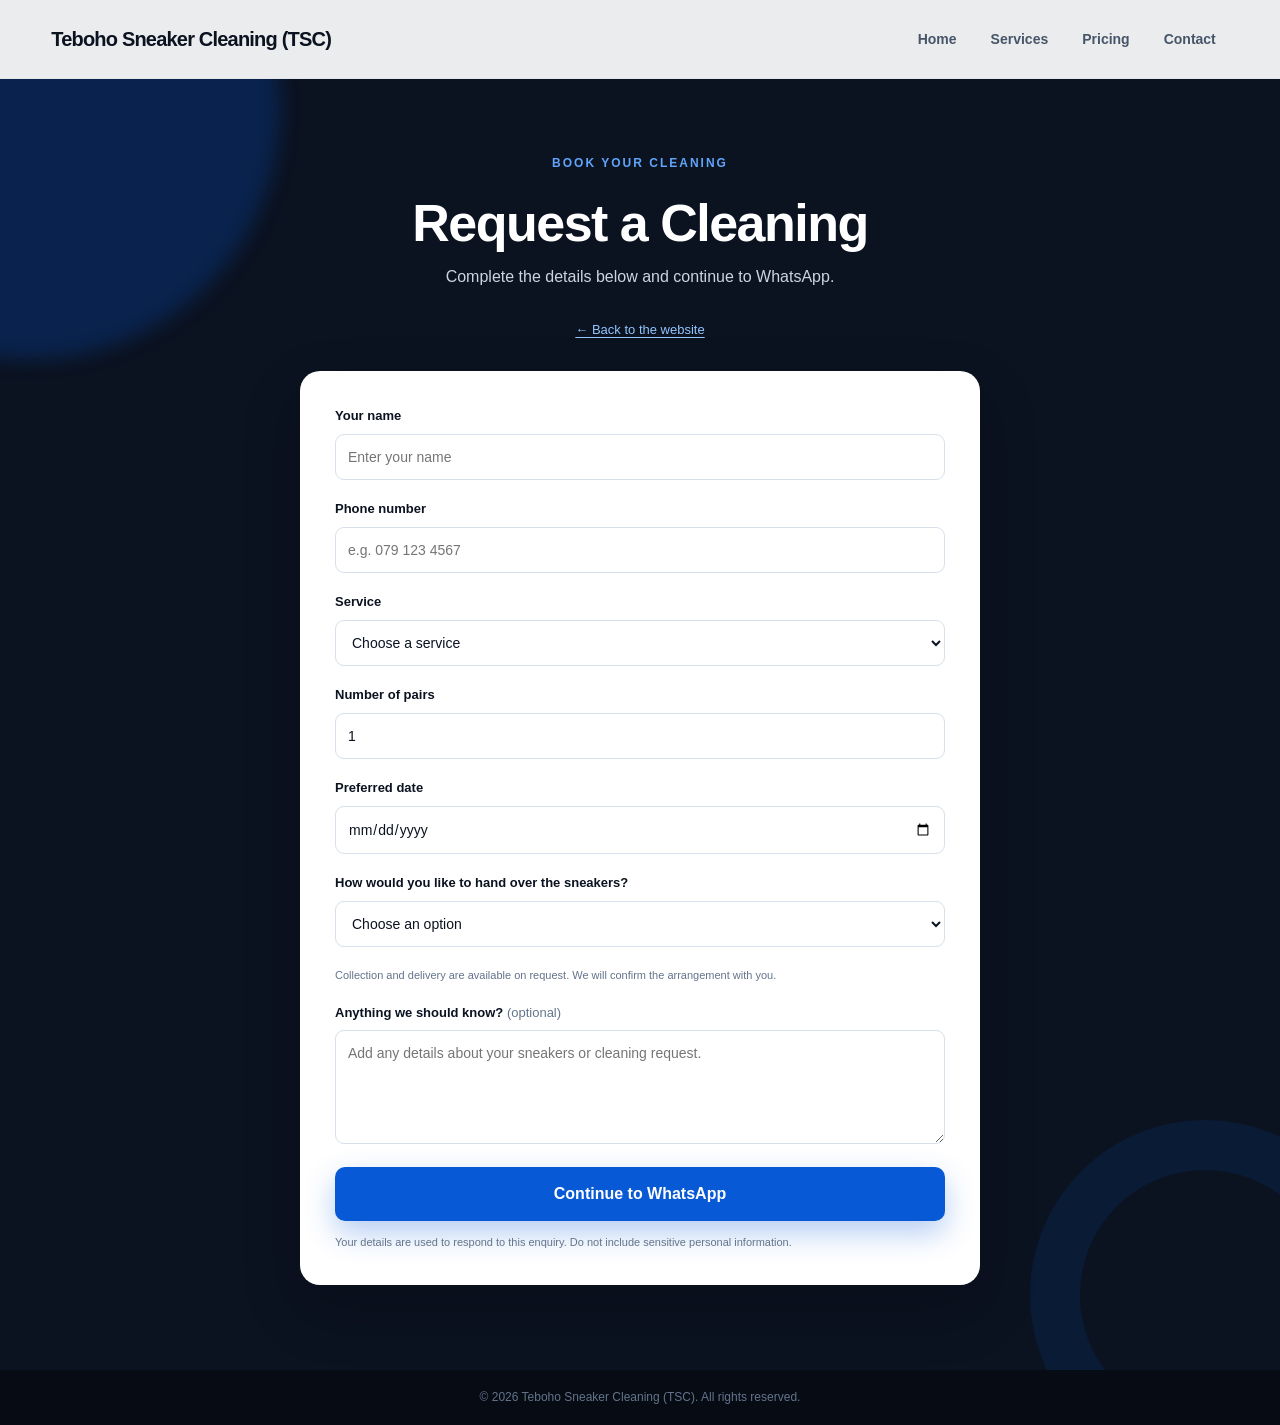
==== commit 8747f625: "Update booking page branding to TSC" ====
--- a/request-cleaning.html
+++ b/request-cleaning.html
@@ -3,14 +3,14 @@
 <head>
     <meta charset="UTF-8">
     <meta name="viewport" content="width=device-width, initial-scale=1.0">
-    <meta name="description" content="Request a sneaker cleaning from Teboho Sneaker Cleaning in Marshalltown, Johannesburg.">
-    <title>Request a Cleaning | Teboho Sneaker Cleaning</title>
+    <meta name="description" content="Request a sneaker cleaning from Teboho Sneaker Cleaning (TSC) in Marshalltown, Johannesburg.">
+    <title>Request a Cleaning | Teboho Sneaker Cleaning (TSC)</title>
     <link rel="stylesheet" href="style.css">
 </head>
 <body class="request-page">
     <header class="header">
         <div class="container nav-container">
-            <a href="index.html" class="logo">Teboho Sneaker Cleaning</a>
+            <a href="index.html" class="logo">Teboho Sneaker Cleaning (TSC)</a>
             <nav class="nav" aria-label="Main navigation">
                 <a href="index.html">Home</a>
                 <a href="index.html#services">Services</a>
@@ -85,7 +85,7 @@
 
     <footer class="footer request-footer">
         <div class="container copyright">
-            <p>© 2026 Teboho Sneaker Cleaning. All rights reserved.</p>
+            <p>© 2026 Teboho Sneaker Cleaning (TSC). All rights reserved.</p>
         </div>
     </footer>
 
@@ -106,7 +106,7 @@
 
             const formData = new FormData(bookingForm);
             const details = [
-                "Hi Teboho Sneaker Cleaning, I would like to request a sneaker cleaning.",
+                "Hi Teboho Sneaker Cleaning (TSC), I would like to request a sneaker cleaning.",
                 "",
                 "Name: " + formData.get("name"),
                 "Phone: " + formData.get("phone"),
